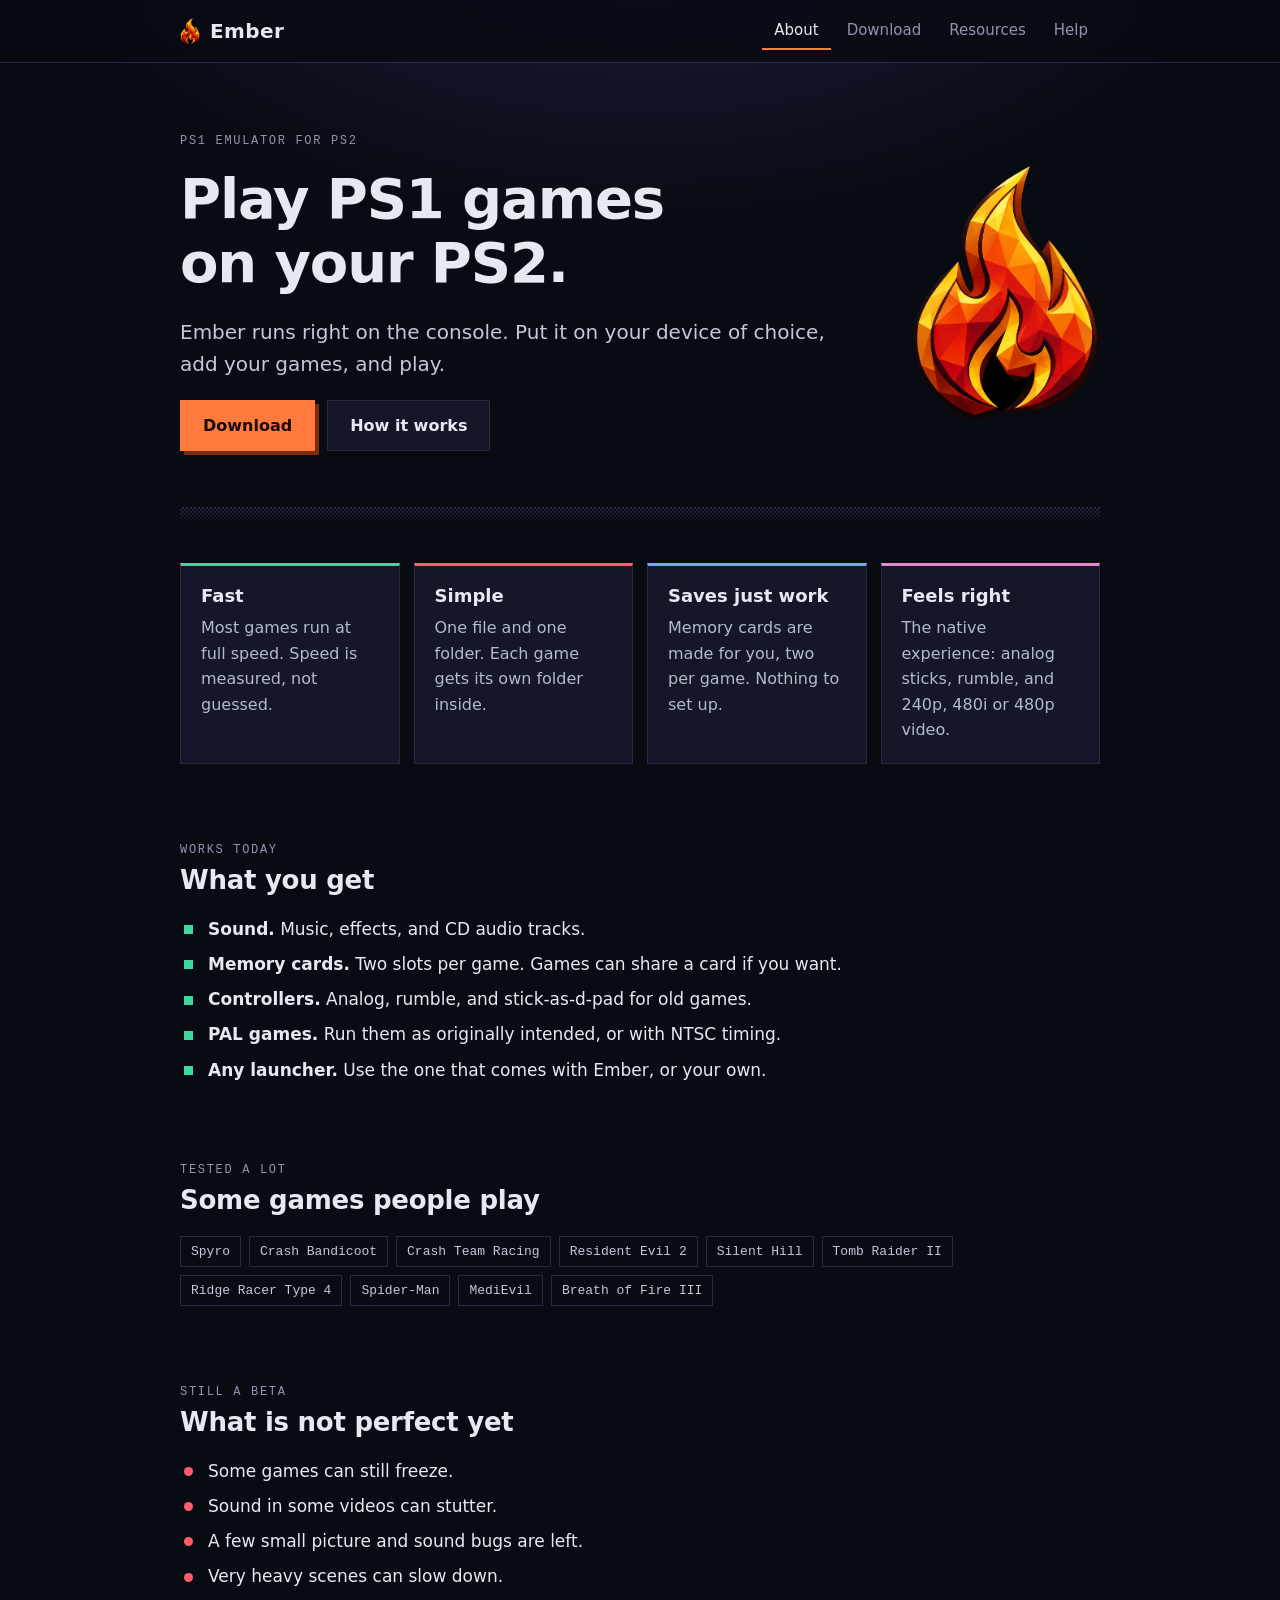
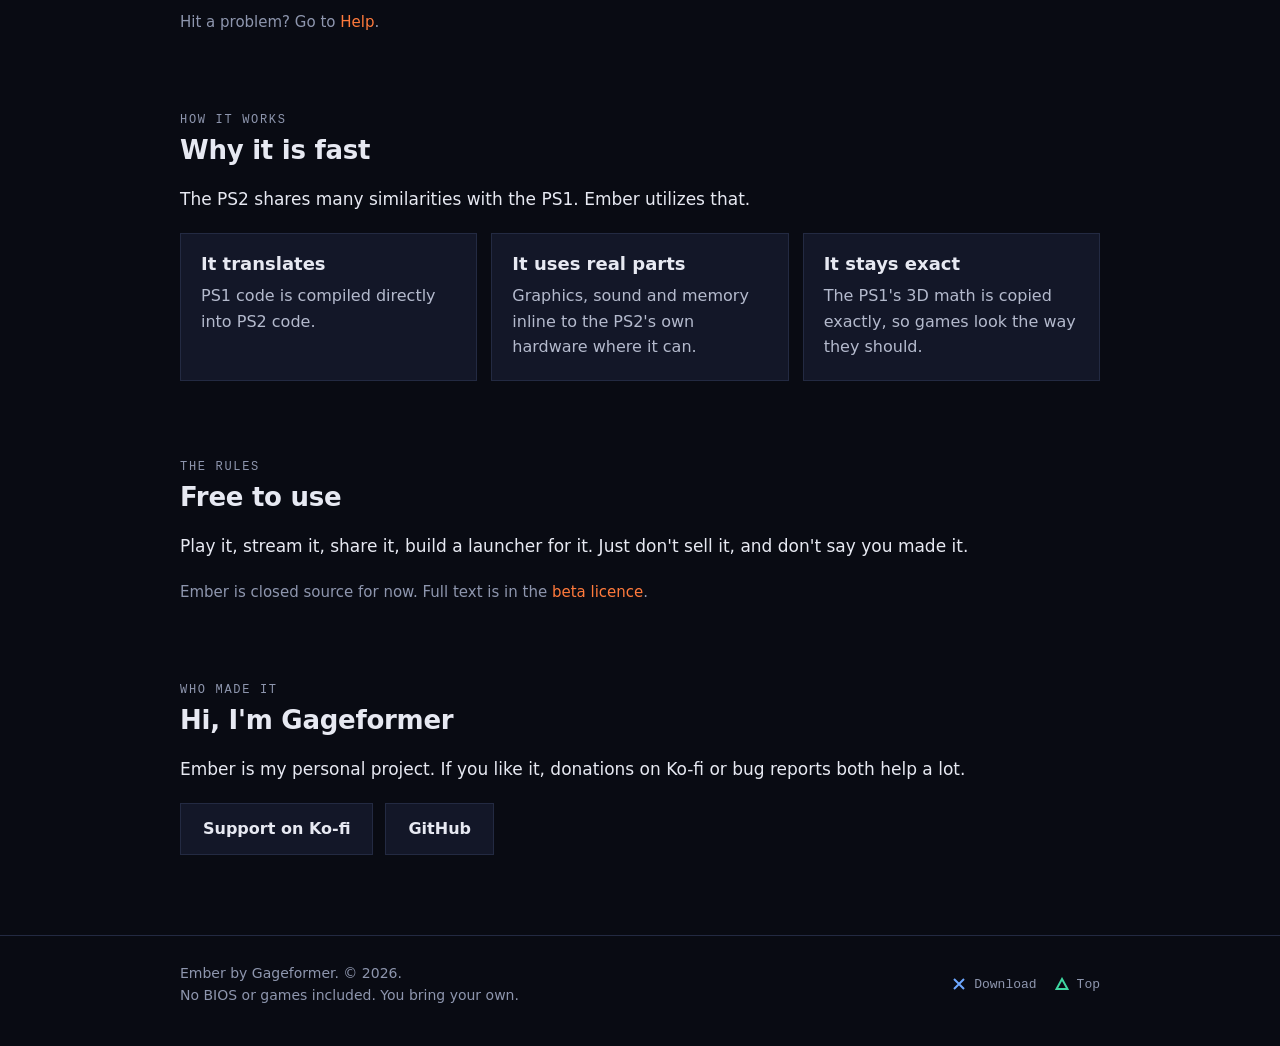
==== index.html @ 77d1c9de "Initial commit" ====
<!doctype html>
<html lang="en">
<head>
  <meta charset="utf-8">
  <meta name="viewport" content="width=device-width, initial-scale=1">
  <title>Ember — PS1 games on your PS2</title>
  <meta name="description" content="Ember is a PS1 emulator that runs on the PS2. Put it on your device of choice, add your games, and play.">
  <meta name="theme-color" content="#090b13">
  <link rel="icon" href="favicon.png?v=7" type="image/png">
  <link rel="stylesheet" href="style.css?v=3">
</head>
<body>

<header class="top">
  <div class="wrap">
    <a class="brand" href="index.html"><img src="logo.png?v=7" alt="" width="20" height="27">Ember</a>
    <nav class="nav">
      <a class="here" href="index.html">About</a>
      <a href="download.html">Download</a>
      <a href="resources.html">Resources</a>
      <a href="help.html">Help</a>
    </nav>
  </div>
</header>

<main class="wrap">

  <div class="hero">
    <div>
      <p class="label">PS1 emulator for PS2</p>
      <h1>Play PS1 games<br>on your PS2.</h1>
      <p class="lead">Ember runs right on the console. Put it on your device of choice, add your games, and play.</p>
      <div class="btns">
        <a class="btn go" href="download.html">Download</a>
        <a class="btn" href="#how">How it works</a>
      </div>
    </div>
    <img class="flame" src="logo.png?v=7" alt="Ember logo" width="190" height="260">
  </div>

  <div class="dither"></div>

  <section>
    <div class="grid">
      <div class="card t">
        <h3>Fast</h3>
        <p>Most games run at full speed. Speed is measured, not guessed.</p>
      </div>
      <div class="card c">
        <h3>Simple</h3>
        <p>One file and one folder. Each game gets its own folder inside.</p>
      </div>
      <div class="card x">
        <h3>Saves just work</h3>
        <p>Memory cards are made for you, two per game. Nothing to set up.</p>
      </div>
      <div class="card s">
        <h3>Feels right</h3>
        <p>The native experience: analog sticks, rumble, and 240p, 480i or 480p video.</p>
      </div>
    </div>
  </section>

  <section>
    <p class="label">Works today</p>
    <h2>What you get</h2>
    <ul class="ticks">
      <li><b>Sound.</b> Music, effects, and CD audio tracks.</li>
      <li><b>Memory cards.</b> Two slots per game. Games can share a card if you want.</li>
      <li><b>Controllers.</b> Analog, rumble, and stick-as-d-pad for old games.</li>
      <li><b>PAL games.</b> Run them as originally intended, or with NTSC timing.</li>
      <li><b>Any launcher.</b> Use the one that comes with Ember, or your own.</li>
    </ul>
  </section>

  <section>
    <p class="label">Tested a lot</p>
    <h2>Some games people play</h2>
    <ul class="chips">
      <li>Spyro</li>
      <li>Crash Bandicoot</li>
      <li>Crash Team Racing</li>
      <li>Resident Evil 2</li>
      <li>Silent Hill</li>
      <li>Tomb Raider II</li>
      <li>Ridge Racer Type 4</li>
      <li>Spider-Man</li>
      <li>MediEvil</li>
      <li>Breath of Fire III</li>
    </ul>
  </section>

  <section>
    <p class="label">Still a beta</p>
    <h2>What is not perfect yet</h2>
    <ul class="ticks warn">
      <li>Some games can still freeze.</li>
      <li>Sound in some videos can stutter.</li>
      <li>A few small picture and sound bugs are left.</li>
      <li>Very heavy scenes can slow down.</li>
    </ul>
    <p class="muted small">Hit a problem? Go to <a href="help.html">Help</a>.</p>
  </section>

  <section id="how">
    <p class="label">How it works</p>
    <h2>Why it is fast</h2>
    <p>The PS2 shares many similarities with the PS1. Ember utilizes that.</p>
    <div class="grid">
      <div class="card">
        <h3>It translates</h3>
        <p>PS1 code is compiled directly into PS2 code.</p>
      </div>
      <div class="card">
        <h3>It uses real parts</h3>
        <p>Graphics, sound and memory inline to the PS2's own hardware where it can.</p>
      </div>
      <div class="card">
        <h3>It stays exact</h3>
        <p>The PS1's 3D math is copied exactly, so games look the way they should.</p>
      </div>
    </div>
  </section>

  <section>
    <p class="label">The rules</p>
    <h2>Free to use</h2>
    <p>Play it, stream it, share it, build a launcher for it. Just don't sell it, and don't say you made it.</p>
    <p class="muted small">Ember is closed source for now. Full text is in the <a href="https://github.com/Gageformer/Ember/blob/main/LICENSE-BETA.txt">beta licence</a>.</p>
  </section>

  <section>
    <p class="label">Who made it</p>
    <h2>Hi, I'm Gageformer</h2>
    <p>Ember is my personal project. If you like it, donations on Ko-fi or bug reports both help a lot.</p>
    <div class="btns">
      <a class="btn" href="https://ko-fi.com/gageformer">Support on Ko-fi</a>
      <a class="btn" href="https://github.com/Gageformer/Ember">GitHub</a>
    </div>
  </section>

</main>

<footer class="foot">
  <div class="wrap">
    <div>
      <p>Ember by Gageformer. © 2026.</p>
      <p>No BIOS or games included. You bring your own.</p>
    </div>
    <div class="hints">
      <a href="download.html"><svg class="pad" viewBox="0 0 14 14" aria-hidden="true"><path d="M2 2l10 10M12 2L2 12" stroke="#6ea8ff" stroke-width="2" fill="none"/></svg>Download</a>
      <a href="#"><svg class="pad" viewBox="0 0 14 14" aria-hidden="true"><path d="M7 2l5.5 10h-11z" stroke="#3fd6a0" stroke-width="2" fill="none"/></svg>Top</a>
    </div>
  </div>
</footer>

</body>
</html>
---- style.css ----
:root {
  --bg: #090b13;
  --bg-2: #0e1120;
  --card: #131728;
  --line: #232a42;
  --text: #e7e9f2;
  --muted: #8e96ae;
  --ember: #ff7a3c;
  --ember-hot: #ffc857;

  /* the four pad buttons */
  --tri: #3fd6a0;
  --circle: #ff5d6c;
  --cross: #6ea8ff;
  --square: #e58ad0;

  --sans: "Segoe UI", system-ui, -apple-system, "Helvetica Neue", Arial, sans-serif;
  --mono: ui-monospace, "Cascadia Mono", Consolas, "SF Mono", Menlo, monospace;
  --wrap: 960px;
}

* { box-sizing: border-box; }

html { scroll-behavior: smooth; }

body {
  margin: 0;
  background:
    radial-gradient(900px 500px at 50% -120px, #1a1f3a 0%, transparent 70%),
    var(--bg);
  background-repeat: no-repeat;
  color: var(--text);
  font: 17px/1.6 var(--sans);
  -webkit-font-smoothing: antialiased;
}

a { color: var(--ember); text-decoration: none; }
a:hover { text-decoration: underline; }

img, svg { max-width: 100%; }

.wrap {
  max-width: var(--wrap);
  margin: 0 auto;
  padding: 0 20px;
}

/* ---------- header ---------- */

.top {
  position: sticky;
  top: 0;
  z-index: 10;
  background: rgba(9, 11, 19, 0.85);
  backdrop-filter: blur(8px);
  border-bottom: 1px solid var(--line);
}

.top .wrap {
  display: flex;
  align-items: center;
  justify-content: space-between;
  flex-wrap: wrap;
  gap: 4px 20px;
  padding-top: 12px;
  padding-bottom: 12px;
}

.brand {
  display: flex;
  align-items: center;
  gap: 10px;
  color: var(--text);
  font-weight: 700;
  font-size: 20px;
  letter-spacing: 0.02em;
}
.brand:hover { text-decoration: none; }
.brand svg { width: 22px; height: 28px; }

.nav { display: flex; flex-wrap: wrap; gap: 4px; }

.nav a {
  color: var(--muted);
  padding: 6px 12px;
  font-size: 15px;
  border-bottom: 2px solid transparent;
}
.nav a:hover { color: var(--text); text-decoration: none; }
.nav a.here { color: var(--text); border-bottom-color: var(--ember); }

/* ---------- type ---------- */

h1, h2, h3 { line-height: 1.15; margin: 0; }

h1 { font-size: clamp(34px, 6vw, 56px); letter-spacing: -0.02em; }
h2 { font-size: 26px; letter-spacing: -0.01em; }
h3 { font-size: 18px; }

p, ul, ol { margin: 0; }

.label {
  font: 12px/1 var(--mono);
  letter-spacing: 0.14em;
  text-transform: uppercase;
  color: var(--muted);
}

.lead { font-size: 20px; color: #c3c8d8; max-width: 34em; }
.muted { color: var(--muted); }
.small { font-size: 15px; }

code, pre { font-family: var(--mono); font-size: 0.88em; }

code {
  background: #1a2036;
  border: 1px solid var(--line);
  padding: 1px 6px;
}

pre {
  margin: 0;
  padding: 16px 18px;
  background: #0b0e19;
  border: 1px solid var(--line);
  color: #c3c8d8;
  overflow-x: auto;
  scrollbar-color: var(--line) transparent;
  line-height: 1.5;
}
pre .dim { color: #5d6580; }

/* ---------- layout ---------- */

.hero {
  display: grid;
  grid-template-columns: 1fr auto;
  align-items: center;
  gap: 40px;
  padding: 72px 0 56px;
}
.hero > div > * + * { margin-top: 20px; }
.hero .flame { width: 190px; height: auto; }

/* shown where a list has nothing in it yet */
.empty {
  border: 1px dashed var(--line);
  padding: 26px 20px;
  color: var(--muted);
  text-align: center;
}

.page-head { padding: 56px 0 8px; }
.page-head > * + * { margin-top: 14px; }

section { padding: 40px 0; scroll-margin-top: 60px; }
section > * + * { margin-top: 20px; }
/* the small label sits close to the heading it belongs to */
section > .label + h2 { margin-top: 10px; }

/* the PS1 dither look, as a divider */
.dither {
  height: 16px;
  background: repeating-conic-gradient(var(--line) 0 25%, transparent 0 50%) 0 0 / 4px 4px;
  -webkit-mask-image: linear-gradient(to bottom, #000, transparent);
  mask-image: linear-gradient(to bottom, #000, transparent);
}

.grid {
  display: grid;
  gap: 14px;
  grid-template-columns: repeat(auto-fit, minmax(210px, 1fr));
}

.card {
  background: var(--card);
  border: 1px solid var(--line);
  padding: 20px;
}
.card > * + * { margin-top: 8px; }
.card p { color: #b4bacd; font-size: 16px; }

/* coloured top edge, one per pad button */
.card.t { border-top: 3px solid var(--tri); }
.card.c { border-top: 3px solid var(--circle); }
.card.x { border-top: 3px solid var(--cross); }
.card.s { border-top: 3px solid var(--square); }

a.card { display: block; color: var(--text); transition: border-color 0.12s, transform 0.12s; }
a.card:hover { text-decoration: none; border-color: var(--ember); transform: translateY(-2px); }
a.card h3::after { content: " \2192"; color: var(--ember); }

/* ---------- buttons ---------- */

.btns { display: flex; flex-wrap: wrap; gap: 12px; }

.btn {
  display: inline-block;
  padding: 12px 22px;
  font-weight: 600;
  font-size: 16px;
  border: 1px solid var(--line);
  color: var(--text);
  background: var(--card);
}
.btn:hover { text-decoration: none; border-color: var(--muted); }

.btn.go {
  background: var(--ember);
  border-color: var(--ember);
  color: #1a0d05;
  box-shadow: 4px 4px 0 #7a2c0c;
}
.btn.go:hover { background: #ff8d55; border-color: #ff8d55; }
.btn.go:active { transform: translate(2px, 2px); box-shadow: 2px 2px 0 #7a2c0c; }

/* ---------- lists ---------- */

.chips { display: flex; flex-wrap: wrap; gap: 8px; padding: 0; list-style: none; }
.chips li {
  font: 13px/1 var(--mono);
  padding: 8px 10px;
  border: 1px solid var(--line);
  color: #c3c8d8;
}

.ticks { list-style: none; padding: 0; }
.ticks li { padding-left: 28px; position: relative; }
.ticks li + li { margin-top: 8px; }
.ticks li::before {
  content: "";
  position: absolute;
  left: 4px;
  top: 0.55em;
  width: 9px;
  height: 9px;
  background: var(--tri);
}
.ticks.warn li::before { background: var(--circle); border-radius: 50%; }

.steps { list-style: none; padding: 0; counter-reset: step; }
.steps > li {
  counter-increment: step;
  position: relative;
  padding: 0 0 26px 54px;
}
.steps > li > * + * { margin-top: 10px; }
.steps > li::before {
  content: counter(step);
  position: absolute;
  left: 0;
  top: -2px;
  width: 34px;
  height: 34px;
  display: grid;
  place-items: center;
  font: 700 15px/1 var(--mono);
  color: var(--bg);
  background: var(--cross);
}
.steps > li:nth-child(4n + 1)::before { background: var(--tri); }
.steps > li:nth-child(4n + 2)::before { background: var(--circle); }
.steps > li:nth-child(4n + 3)::before { background: var(--cross); }
.steps > li:nth-child(4n + 4)::before { background: var(--square); }
/* line joining the steps */
.steps > li::after {
  content: "";
  position: absolute;
  left: 16px;
  top: 38px;
  bottom: 6px;
  width: 2px;
  background: var(--line);
}
.steps > li:last-child { padding-bottom: 0; }
.steps > li:last-child::after { display: none; }

/* ---------- download box ---------- */

.release {
  background: var(--card);
  border: 1px solid var(--line);
  border-left: 3px solid var(--ember);
  padding: 26px;
}
.release > * + * { margin-top: 16px; }
.release h2 { font-size: 32px; }

/* ---------- help ---------- */

.fix {
  background: var(--card);
  border: 1px solid var(--line);
  padding: 20px 22px;
}
.fix + .fix { margin-top: 12px; }
.fix > * + * { margin-top: 10px; }
.fix h3 { font-size: 19px; }
.fix h3::before { content: "? "; color: var(--circle); font-family: var(--mono); }
.fix p, .fix li { color: #c3c8d8; }

.table-scroll { overflow-x: auto; border: 1px solid var(--line); }
table { border-collapse: collapse; width: 100%; min-width: 520px; font-size: 16px; }
th, td { text-align: left; padding: 10px 14px; border-bottom: 1px solid var(--line); vertical-align: top; }
tr:last-child td { border-bottom: 0; }
th { font: 12px/1 var(--mono); letter-spacing: 0.14em; text-transform: uppercase; color: var(--muted); background: var(--bg-2); }
td { color: #c3c8d8; }

/* ---------- footer ---------- */

.foot {
  margin-top: 40px;
  border-top: 1px solid var(--line);
  padding: 26px 0 40px;
  color: var(--muted);
  font-size: 14px;
}
.foot .wrap { display: flex; flex-wrap: wrap; gap: 12px 30px; justify-content: space-between; }
.foot a { color: var(--muted); }
.foot a:hover { color: var(--text); }

/* PS1 menu style button hints */
.hints { display: flex; flex-wrap: wrap; gap: 18px; font: 13px/1 var(--mono); }
.hints a { display: inline-flex; align-items: center; gap: 8px; }
.pad { width: 14px; height: 14px; }

/* ---------- small screens ---------- */

@media (max-width: 640px) {
  body { font-size: 16px; }
  .hero { grid-template-columns: 1fr; padding: 44px 0 36px; gap: 24px; }
  .hero .flame { width: 110px; order: -1; }
  .lead { font-size: 18px; }
  .page-head { padding-top: 40px; }
  section { padding: 30px 0; }
  .nav a { padding: 6px 9px; }
  .steps > li { padding-left: 48px; }
}

@media (prefers-reduced-motion: reduce) {
  html { scroll-behavior: auto; }
  a.card, .btn.go { transition: none; }
}
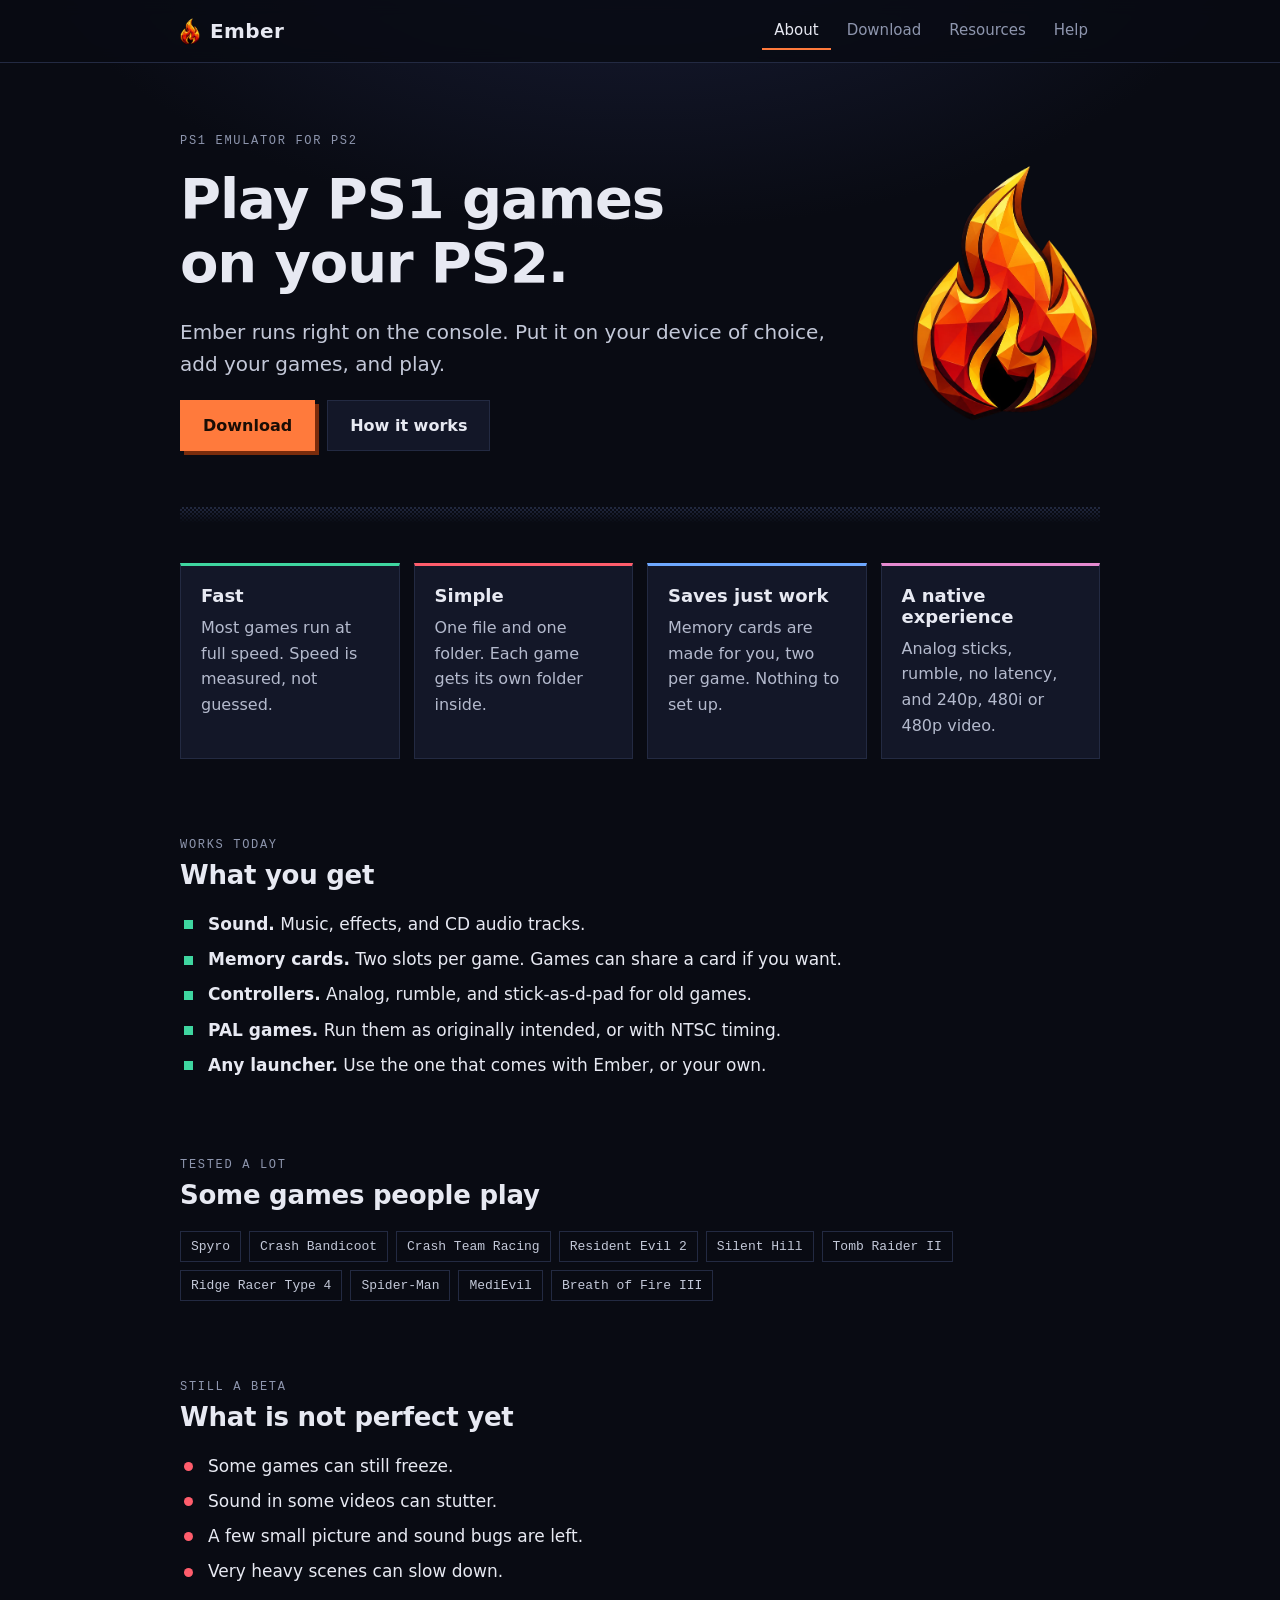
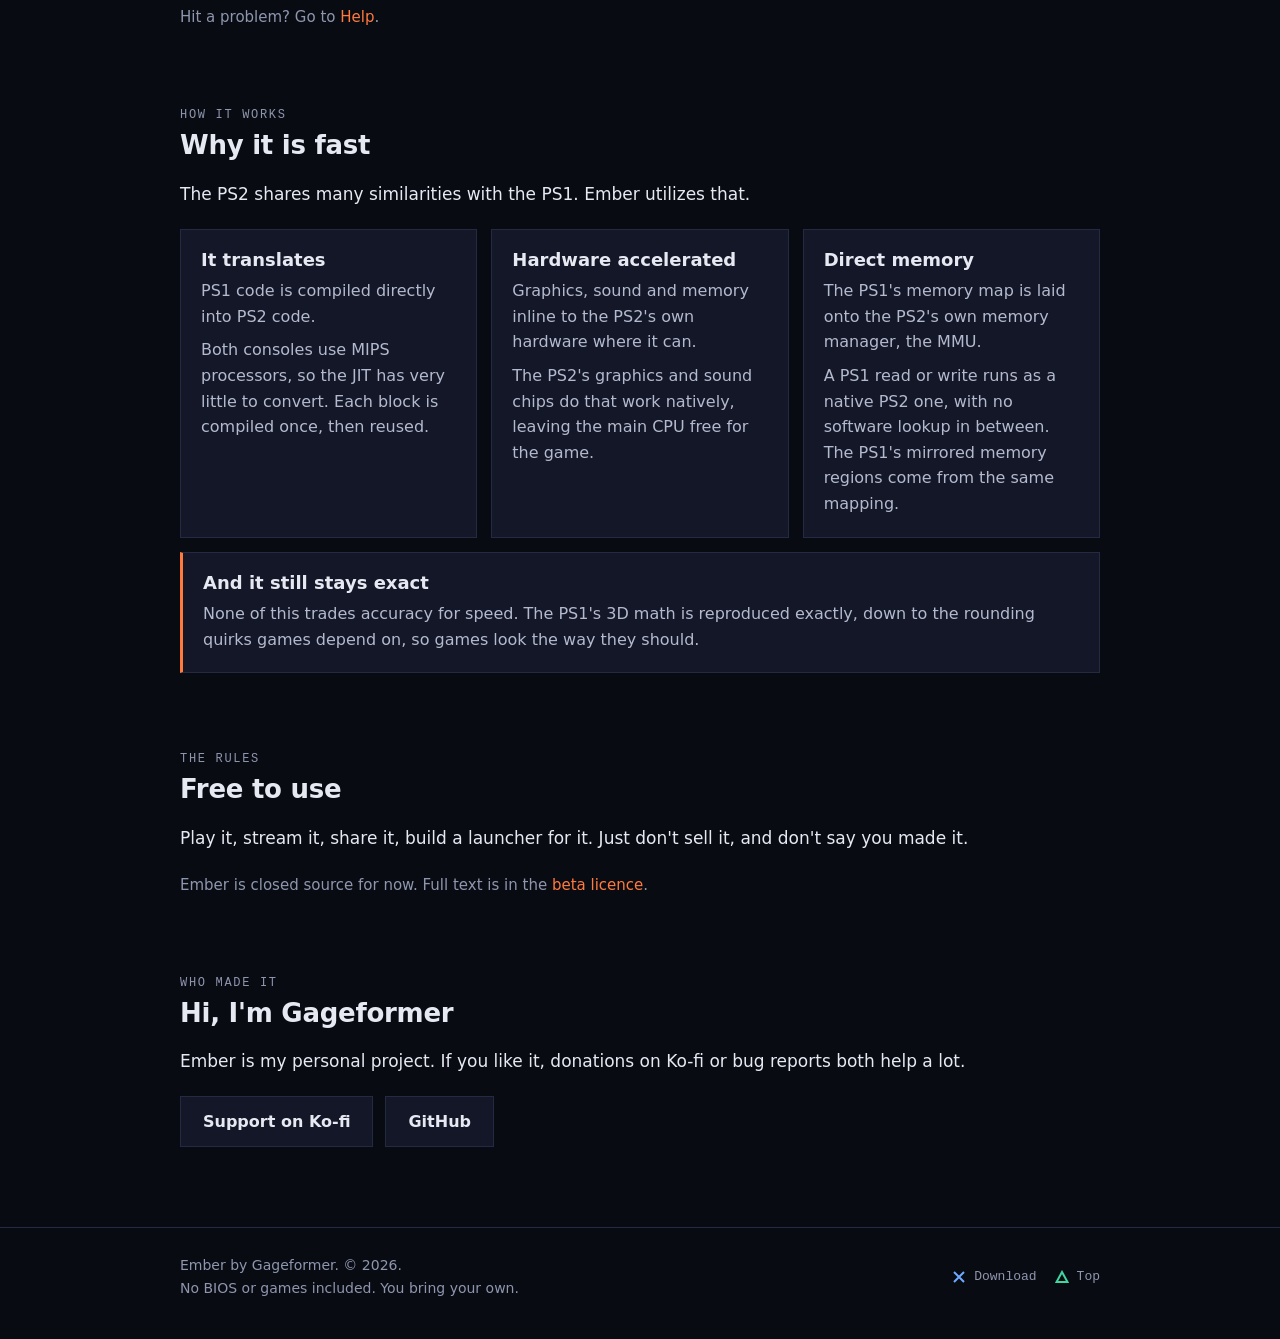
==== commit bb0f4d5c: "Updated pages to reflect new information" ====
--- a/index.html
+++ b/index.html
@@ -7,7 +7,7 @@
   <meta name="description" content="Ember is a PS1 emulator that runs on the PS2. Put it on your device of choice, add your games, and play.">
   <meta name="theme-color" content="#090b13">
   <link rel="icon" href="favicon.png?v=7" type="image/png">
-  <link rel="stylesheet" href="style.css?v=3">
+  <link rel="stylesheet" href="style.css?v=6">
 </head>
 <body>
 
@@ -55,8 +55,8 @@
         <p>Memory cards are made for you, two per game. Nothing to set up.</p>
       </div>
       <div class="card s">
-        <h3>Feels right</h3>
-        <p>The native experience: analog sticks, rumble, and 240p, 480i or 480p video.</p>
+        <h3>A native experience</h3>
+        <p>Analog sticks, rumble, no latency, and 240p, 480i or 480p video.</p>
       </div>
     </div>
   </section>
@@ -106,19 +106,26 @@
     <p class="label">How it works</p>
     <h2>Why it is fast</h2>
     <p>The PS2 shares many similarities with the PS1. Ember utilizes that.</p>
-    <div class="grid">
+    <div class="grid wide">
       <div class="card">
         <h3>It translates</h3>
         <p>PS1 code is compiled directly into PS2 code.</p>
+        <p>Both consoles use MIPS processors, so the JIT has very little to convert. Each block is compiled once, then reused.</p>
       </div>
       <div class="card">
-        <h3>It uses real parts</h3>
+        <h3>Hardware accelerated</h3>
         <p>Graphics, sound and memory inline to the PS2's own hardware where it can.</p>
+        <p>The PS2's graphics and sound chips do that work natively, leaving the main CPU free for the game.</p>
       </div>
       <div class="card">
-        <h3>It stays exact</h3>
-        <p>The PS1's 3D math is copied exactly, so games look the way they should.</p>
+        <h3>Direct memory</h3>
+        <p>The PS1's memory map is laid onto the PS2's own memory manager, the MMU.</p>
+        <p>A PS1 read or write runs as a native PS2 one, with no software lookup in between. The PS1's mirrored memory regions come from the same mapping.</p>
       </div>
+    </div>
+    <div class="card accent">
+      <h3>And it still stays exact</h3>
+      <p>None of this trades accuracy for speed. The PS1's 3D math is reproduced exactly, down to the rounding quirks games depend on, so games look the way they should.</p>
     </div>
   </section>
 
--- a/style.css
+++ b/style.css
@@ -172,6 +172,9 @@
   grid-template-columns: repeat(auto-fit, minmax(210px, 1fr));
 }
 
+/* fewer, wider columns for cards with more text */
+.grid.wide { grid-template-columns: repeat(auto-fit, minmax(270px, 1fr)); }
+
 .card {
   background: var(--card);
   border: 1px solid var(--line);
@@ -179,6 +182,10 @@
 }
 .card > * + * { margin-top: 8px; }
 .card p { color: #b4bacd; font-size: 16px; }
+
+/* a closing statement under a row of cards */
+.card.accent { border-left: 3px solid var(--ember); }
+.grid + .card.accent { margin-top: 14px; }
 
 /* coloured top edge, one per pad button */
 .card.t { border-top: 3px solid var(--tri); }
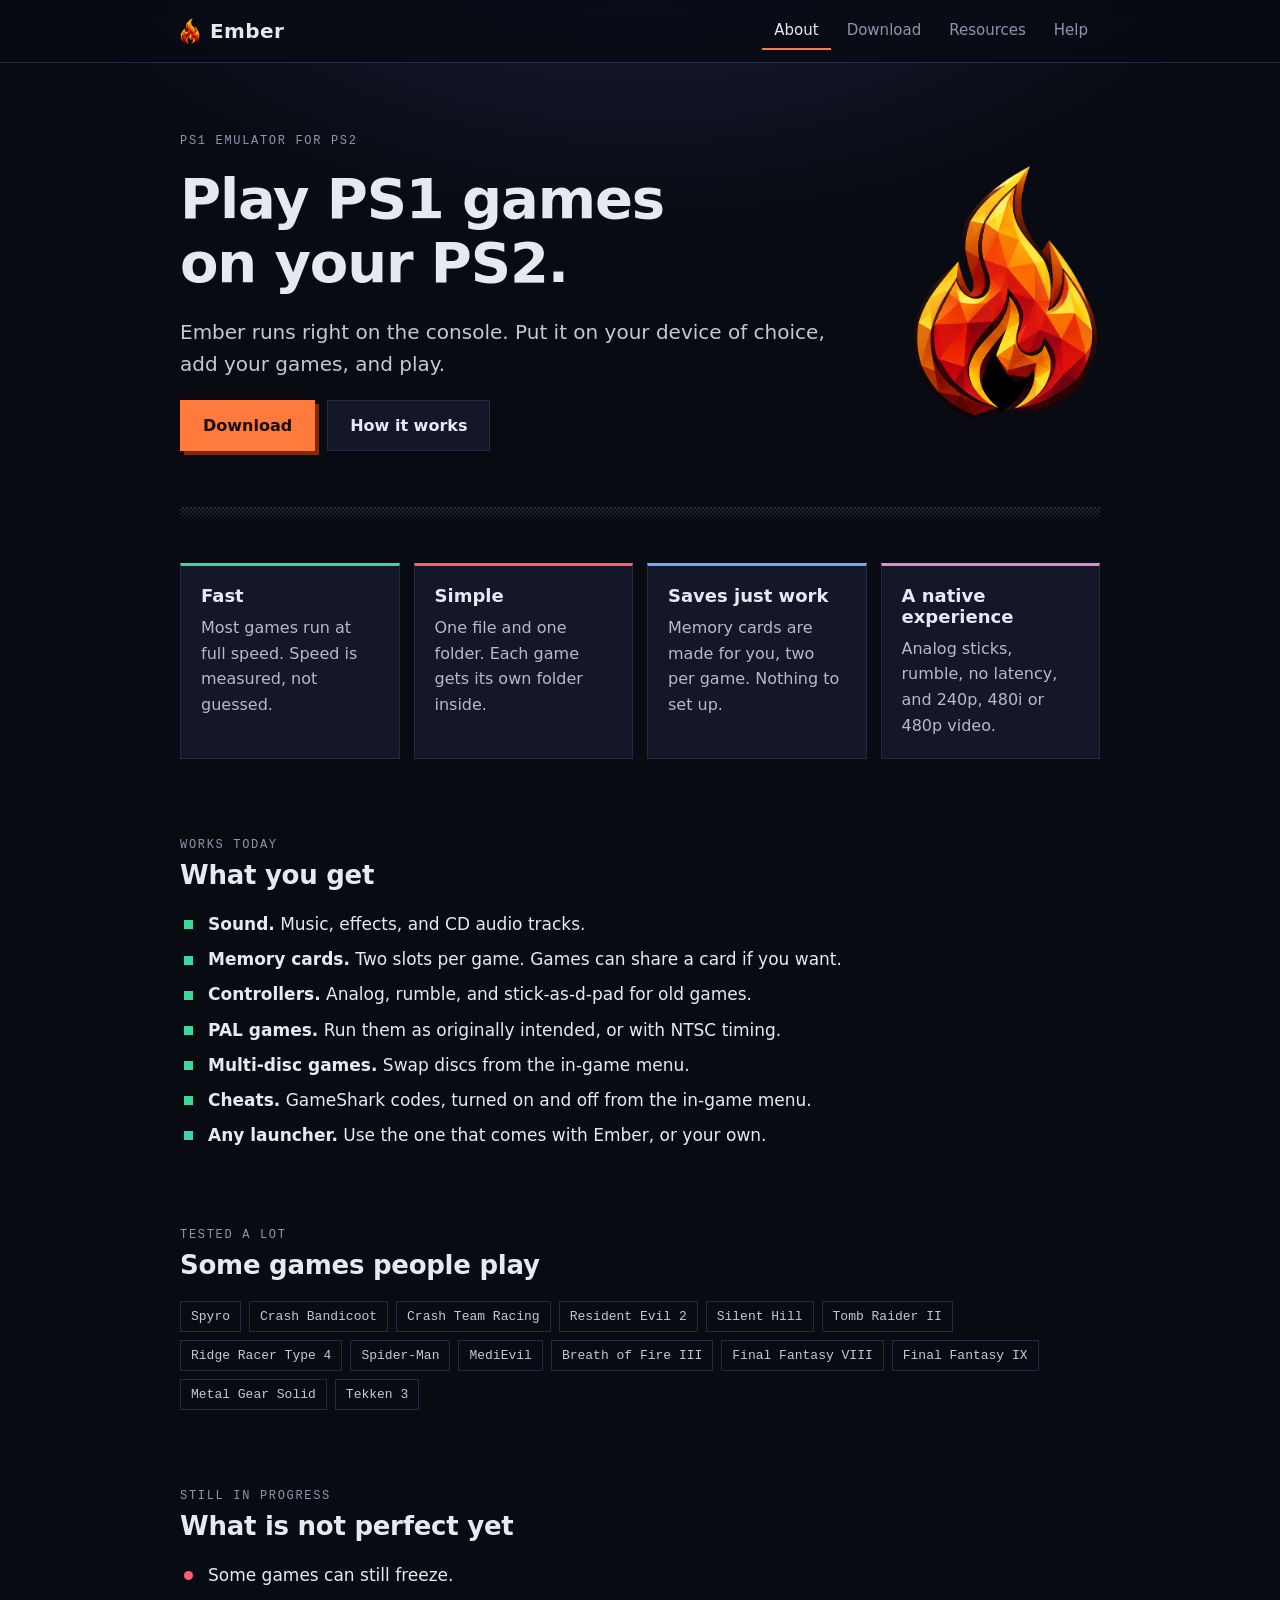
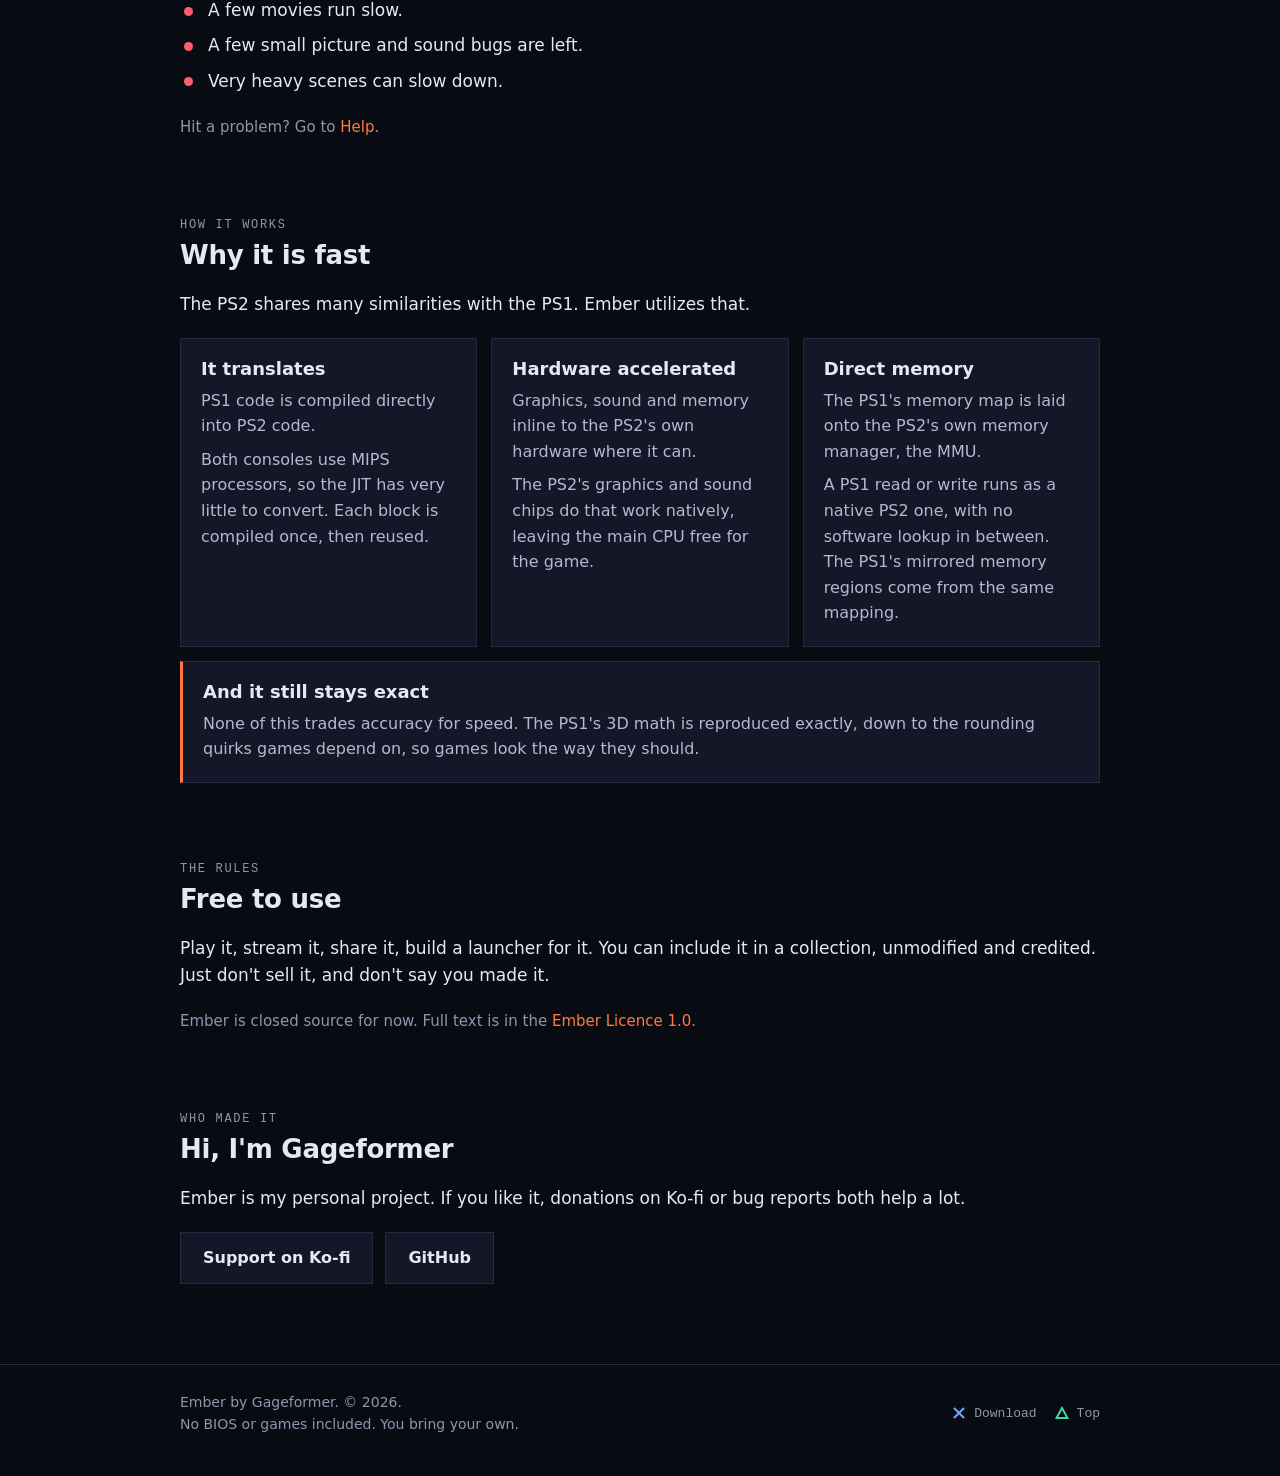
==== commit 6a9a00ce: "Update site for Ember v0.8" ====
--- a/index.html
+++ b/index.html
@@ -69,6 +69,8 @@
       <li><b>Memory cards.</b> Two slots per game. Games can share a card if you want.</li>
       <li><b>Controllers.</b> Analog, rumble, and stick-as-d-pad for old games.</li>
       <li><b>PAL games.</b> Run them as originally intended, or with NTSC timing.</li>
+      <li><b>Multi-disc games.</b> Swap discs from the in-game menu.</li>
+      <li><b>Cheats.</b> GameShark codes, turned on and off from the in-game menu.</li>
       <li><b>Any launcher.</b> Use the one that comes with Ember, or your own.</li>
     </ul>
   </section>
@@ -87,15 +89,19 @@
       <li>Spider-Man</li>
       <li>MediEvil</li>
       <li>Breath of Fire III</li>
+      <li>Final Fantasy VIII</li>
+      <li>Final Fantasy IX</li>
+      <li>Metal Gear Solid</li>
+      <li>Tekken 3</li>
     </ul>
   </section>
 
   <section>
-    <p class="label">Still a beta</p>
+    <p class="label">Still in progress</p>
     <h2>What is not perfect yet</h2>
     <ul class="ticks warn">
       <li>Some games can still freeze.</li>
-      <li>Sound in some videos can stutter.</li>
+      <li>A few movies run slow.</li>
       <li>A few small picture and sound bugs are left.</li>
       <li>Very heavy scenes can slow down.</li>
     </ul>
@@ -132,8 +138,8 @@
   <section>
     <p class="label">The rules</p>
     <h2>Free to use</h2>
-    <p>Play it, stream it, share it, build a launcher for it. Just don't sell it, and don't say you made it.</p>
-    <p class="muted small">Ember is closed source for now. Full text is in the <a href="https://github.com/Gageformer/Ember/blob/main/LICENSE-BETA.txt">beta licence</a>.</p>
+    <p>Play it, stream it, share it, build a launcher for it. You can include it in a collection, unmodified and credited. Just don't sell it, and don't say you made it.</p>
+    <p class="muted small">Ember is closed source for now. Full text is in the <a href="https://github.com/Gageformer/Ember/blob/main/LICENSE.txt">Ember Licence 1.0</a>.</p>
   </section>
 
   <section>
